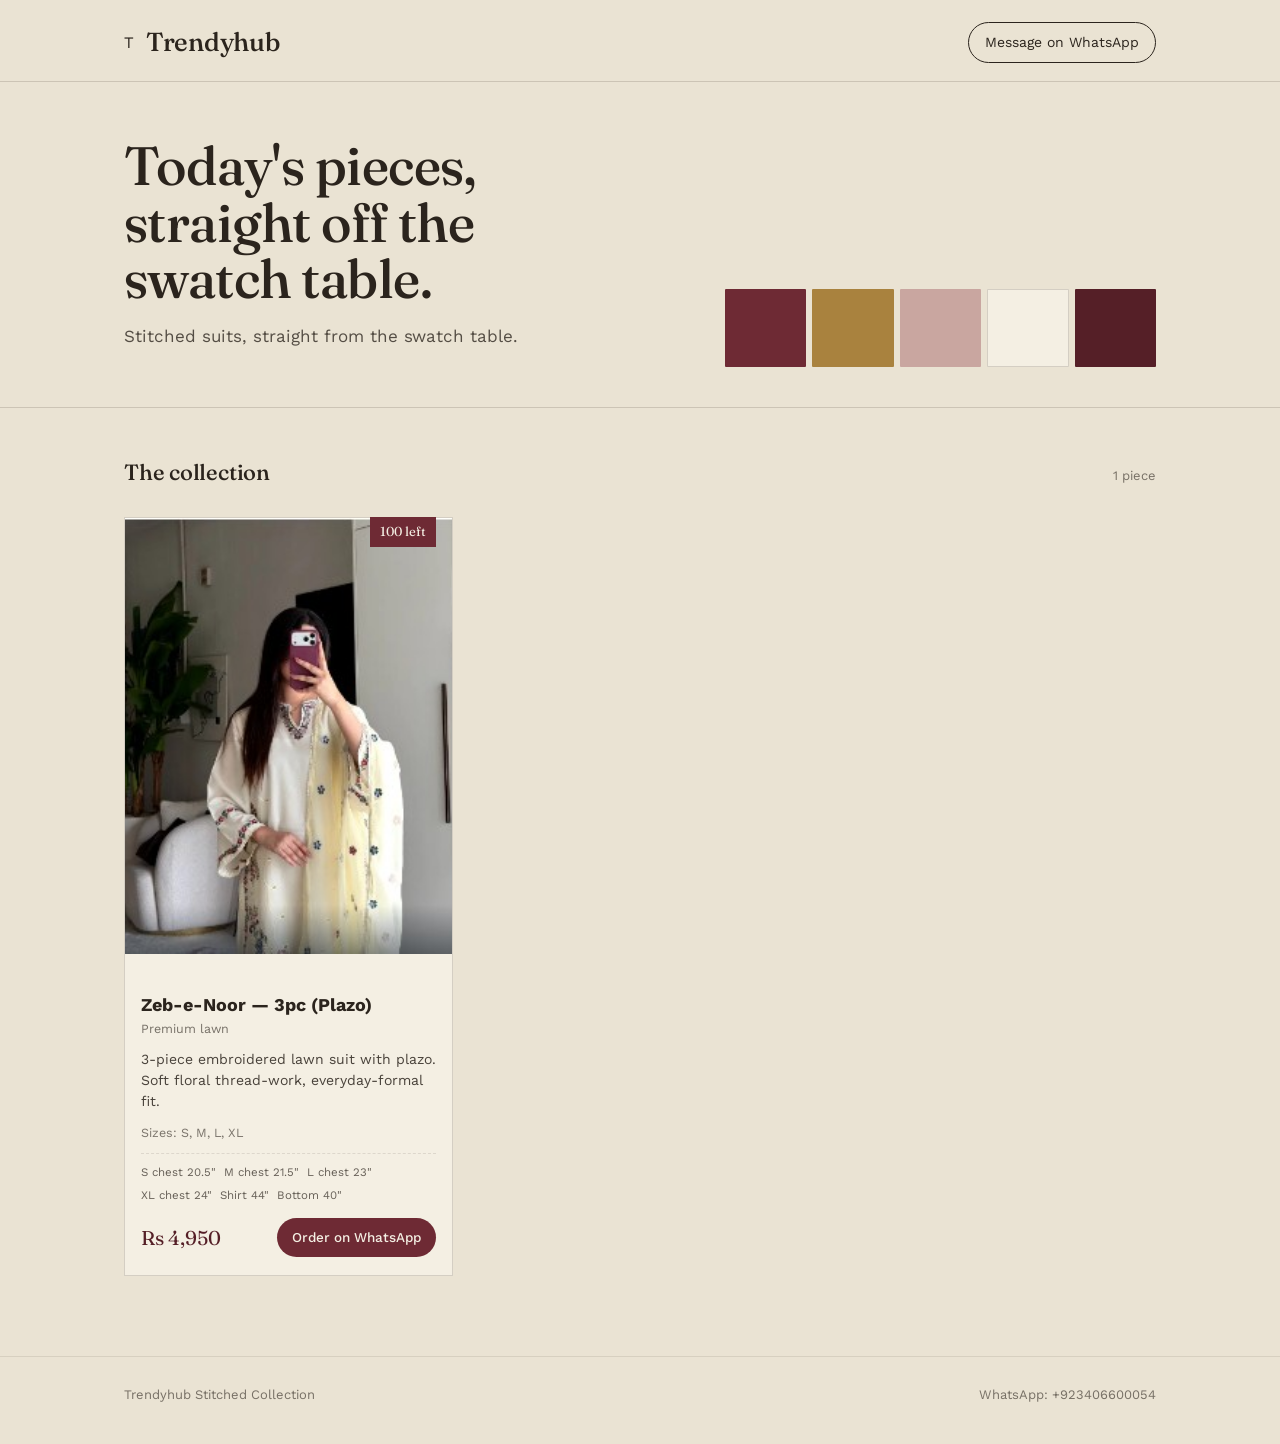
==== index.html @ c017a7e3 "Improve catalog: photo lightbox, image quality, error handling, caching, SEO" ====
<!DOCTYPE html>
<html lang="en">
<head>
<meta charset="UTF-8">
<meta name="viewport" content="width=device-width, initial-scale=1.0">
<meta name="theme-color" content="#6E2A34">
<title>Trendyhub — Stitched Collection</title>
<meta name="description" content="Trendyhub's stitched suit catalog. Browse today's pieces and order straight on WhatsApp.">
<meta property="og:site_name" content="Trendyhub">
<meta property="og:type" content="website">
<meta property="og:title" content="Trendyhub — Stitched Collection">
<meta property="og:description" content="Stitched suits in premium lawn. New pieces added most days — order the ones you like on WhatsApp before the size runs out.">
<meta property="og:image" content="content/images/zeb-e-noor-1.jpg">
<link rel="icon" href="data:image/svg+xml,%3Csvg xmlns='http://www.w3.org/2000/svg' viewBox='0 0 32 32'%3E%3Crect width='32' height='32' rx='16' fill='%236E2A34'/%3E%3Ctext x='16' y='22' font-family='Georgia,serif' font-size='18' fill='%23F4EFE3' text-anchor='middle'%3ET%3C/text%3E%3C/svg%3E">
<link rel="stylesheet" href="css/style.css">
</head>
<body>

<header class="site-header">
  <div class="wrap">
    <div class="brand-row">
      <span class="mark">T</span>
      <div class="brand"><h1>Trendyhub</h1></div>
    </div>
    <a class="header-cta" id="header-whatsapp" href="#" target="_blank" rel="noopener">Message on WhatsApp</a>
  </div>
</header>

<section class="hero">
  <div class="wrap">
    <div>
      <h2>Today's pieces, straight off the swatch table.</h2>
      <p class="lede" id="tagline">Stitched suits in premium lawn. New pieces added most days — order the ones you like on WhatsApp before the size runs out.</p>
    </div>
    <div class="swatch-strip" aria-hidden="true">
      <span></span><span></span><span></span><span></span><span></span>
    </div>
  </div>
</section>

<main class="catalog">
  <div class="wrap">
    <div class="catalog-head">
      <h3>The collection</h3>
      <span class="catalog-count" id="catalog-count"></span>
    </div>
    <div class="grid" id="grid">
      <div class="state-msg">Loading today's pieces…</div>
    </div>
  </div>
</main>

<footer class="site-footer">
  <div class="wrap">
    <span>Trendyhub Stitched Collection</span>
    <span id="footer-contact"></span>
  </div>
</footer>

<script src="js/main.js"></script>
</body>
</html>
---- css/style.css ----
@import url('https://fonts.googleapis.com/css2?family=Fraunces:ital,opsz,wght@0,9..144,400;0,9..144,500;0,9..144,600;1,9..144,500&family=Work+Sans:wght@400;500;600&display=swap');

:root{
  --parchment:#EAE3D3;
  --parchment-deep:#DED4BC;
  --ink:#2B241D;
  --oxblood:#6E2A34;
  --oxblood-deep:#551F27;
  --gold:#A9823E;
  --rose:#C9A6A0;
  --paper:#F4EFE3;
  --line: rgba(43,36,29,0.16);
  --radius: 2px;
  --max: 1080px;
}

*{box-sizing:border-box;}
html{scroll-behavior:smooth;}
body{
  margin:0;
  background:var(--parchment);
  color:var(--ink);
  font-family:'Work Sans', sans-serif;
  font-size:16px;
  line-height:1.5;
  -webkit-font-smoothing:antialiased;
}
h1,h2,h3,.serif{
  font-family:'Fraunces', serif;
  font-weight:500;
  letter-spacing:-0.01em;
  margin:0;
}
a{color:inherit;}
img{max-width:100%;display:block;}
button{font-family:inherit;cursor:pointer;}

.wrap{max-width:var(--max); margin:0 auto; padding:0 24px;}

/* ---- Header ---- */
.site-header{
  padding:22px 0 18px;
  border-bottom:1px solid var(--line);
}
.site-header .wrap{display:flex; align-items:center; justify-content:space-between; gap:16px;}
.brand{display:flex; align-items:baseline; gap:10px;}
.brand h1{font-size:26px;}
.brand .mark{
  width:34px;height:34px;border-radius:50%;
  background:var(--oxblood); color:var(--paper);
  display:flex;align-items:center;justify-content:center;
  font-family:'Fraunces',serif; font-size:16px; flex-shrink:0;
}
.brand-row{display:flex; align-items:center; gap:12px;}
.header-cta{
  font-size:14px;
  text-decoration:none;
  border:1px solid var(--ink);
  padding:9px 16px;
  border-radius:999px;
  white-space:nowrap;
  transition:background .15s ease, color .15s ease;
}
.header-cta:hover{background:var(--ink); color:var(--paper);}

/* ---- Hero ---- */
.hero{
  padding:56px 0 40px;
  border-bottom:1px solid var(--line);
}
.hero .wrap{display:grid; grid-template-columns:1.3fr 1fr; gap:40px; align-items:end;}
.hero h2{
  font-size:clamp(32px, 5vw, 54px);
  line-height:1.05;
  max-width:14ch;
}
.hero p.lede{
  font-size:17px;
  max-width:38ch;
  color:var(--ink);
  opacity:.78;
  margin-top:16px;
}
.swatch-strip{
  display:grid;
  grid-template-columns:repeat(5,1fr);
  gap:6px;
  height:78px;
}
.swatch-strip span{
  display:block;
  border-radius:1px;
}
.swatch-strip span:nth-child(1){background:var(--oxblood);}
.swatch-strip span:nth-child(2){background:var(--gold);}
.swatch-strip span:nth-child(3){background:var(--rose);}
.swatch-strip span:nth-child(4){background:var(--paper); border:1px solid var(--line);}
.swatch-strip span:nth-child(5){background:var(--oxblood-deep);}

/* ---- Catalog ---- */
.catalog{padding:48px 0 80px;}
.catalog-head{
  display:flex; align-items:baseline; justify-content:space-between;
  margin-bottom:28px; gap:16px; flex-wrap:wrap;
}
.catalog-head h3{font-size:22px;}
.catalog-count{font-size:13px; opacity:.6;}

.grid{
  display:grid;
  grid-template-columns:repeat(3, 1fr);
  gap:28px 22px;
}
@media (max-width:860px){ .grid{grid-template-columns:repeat(2,1fr); gap:22px 14px;} }
@media (max-width:520px){ .grid{grid-template-columns:1fr; gap:26px;} }

.piece{
  position:relative;
  background:var(--paper);
  border:1px solid var(--line);
}
.piece .tab{
  position:absolute; top:0; right:16px;
  background:var(--oxblood); color:var(--paper);
  font-family:'Fraunces',serif; font-size:13px;
  padding:5px 10px 6px;
  transform:translateY(-1px);
}
.piece .tab.sold{background:var(--ink);}
.piece .photo{
  aspect-ratio:3/4;
  overflow:hidden;
  background:var(--parchment-deep);
}
.piece .photo img{width:100%;height:100%;object-fit:cover;}
.piece .photo-scroll{
  display:flex; overflow-x:auto; scroll-snap-type:x mandatory;
  width:100%; height:100%;
  -ms-overflow-style:none; scrollbar-width:none;
}
.piece .photo-scroll::-webkit-scrollbar{display:none;}
.piece .photo-scroll img{
  width:100%; height:100%; flex:0 0 100%;
  object-fit:cover; scroll-snap-align:start;
}
.piece .body{padding:16px 16px 18px;}
.piece h4{font-size:18px; line-height:1.25; margin-bottom:4px;}
.piece .fabric{font-size:12.5px; opacity:.62; margin-bottom:10px;}
.piece .desc{font-size:14px; opacity:.85; margin-bottom:12px;}
.piece .meta{
  display:flex; flex-wrap:wrap; gap:6px 8px;
  font-size:11.5px; opacity:.7; margin-bottom:14px;
  border-top:1px dashed var(--line); padding-top:10px;
}
.piece .meta span{white-space:nowrap;}
.piece .foot{
  display:flex; align-items:center; justify-content:space-between;
  gap:10px;
}
.piece .price{font-family:'Fraunces',serif; font-size:20px; color:var(--oxblood-deep);}
.order-btn{
  display:inline-flex; align-items:center; gap:7px;
  background:var(--oxblood); color:var(--paper);
  border:none; padding:9px 15px;
  font-size:13.5px; font-weight:500;
  border-radius:999px;
  text-decoration:none;
  transition:background .15s ease;
}
.order-btn:hover{background:var(--oxblood-deep);}
.order-btn.disabled{
  background:transparent; color:var(--ink); opacity:.45;
  border:1px solid var(--line); pointer-events:none;
}

/* ---- Empty / loading ---- */
.state-msg{
  padding:60px 20px; text-align:center;
  opacity:.6; font-size:15px;
}

/* ---- Footer ---- */
.site-footer{
  border-top:1px solid var(--line);
  padding:28px 0 40px;
  font-size:13px; opacity:.6;
}
.site-footer .wrap{display:flex; justify-content:space-between; flex-wrap:wrap; gap:8px;}

@media (max-width:700px){
  .hero .wrap{grid-template-columns:1fr; gap:24px;}
  .swatch-strip{height:52px;}
}
/* ---- Photo quality & gentle loading (no broken-image flash) ---- */
.piece .photo img,
.piece .photo-scroll img {
  opacity: 0;
  transition: opacity .3s ease;
  background: var(--parchment-deep);
  image-rendering: auto;
}
.piece .photo img.loaded,
.piece .photo-scroll img.loaded { opacity: 1; }

/* ---- Lightbox: full-size photo viewer ---- */
body.lightbox-open { overflow: hidden; }
.lightbox {
  position: fixed; inset: 0; z-index: 1000;
  background: rgba(10, 8, 6, .92);
  display: flex; align-items: center; justify-content: center;
  opacity: 0; visibility: hidden;
  transition: opacity .18s ease, visibility .18s;
}
.lightbox.open { opacity: 1; visibility: visible; }
.lightbox-stage {
  max-width: 94vw; max-height: 88vh;
  display: flex; align-items: center; justify-content: center;
}
.lightbox-stage img {
  max-width: 94vw; max-height: 88vh; object-fit: contain;
  border-radius: 2px; background: #fff;
  box-shadow: 0 24px 48px rgba(0, 0, 0, .55);
}
.lightbox-close {
  position: absolute; top: 16px; right: 20px; z-index: 2;
  width: 44px; height: 44px; border-radius: 50%; border: none; cursor: pointer;
  background: rgba(255, 255, 255, .1); color: #fff; font-size: 24px; line-height: 1;
}
.lightbox-prev, .lightbox-next {
  position: absolute; top: 50%; transform: translateY(-50%); z-index: 2;
  border: none; cursor: pointer; width: 52px; height: 64px; font-size: 30px;
  background: rgba(255, 255, 255, .1); color: #fff; border-radius: 4px;
}
.lightbox-prev { left: 16px; }
.lightbox-next { right: 16px; }
@media (max-width: 640px) {
  .lightbox-prev { left: 8px; bottom: 16px; top: auto; }
  .lightbox-next { right: 8px; bottom: 16px; top: auto; }
}

/* ---- Focus / accessibility ---- */
a:focus-visible,
.order-btn:focus-visible,
.lightbox button:focus-visible {
  outline: 2px solid var(--gold);
  outline-offset: 2px;
}

/* ---- Reduced motion ---- */
@media (prefers-reduced-motion: reduce) {
  .piece .photo img,
  .piece .photo-scroll img,
  .lightbox { transition: none; }
}
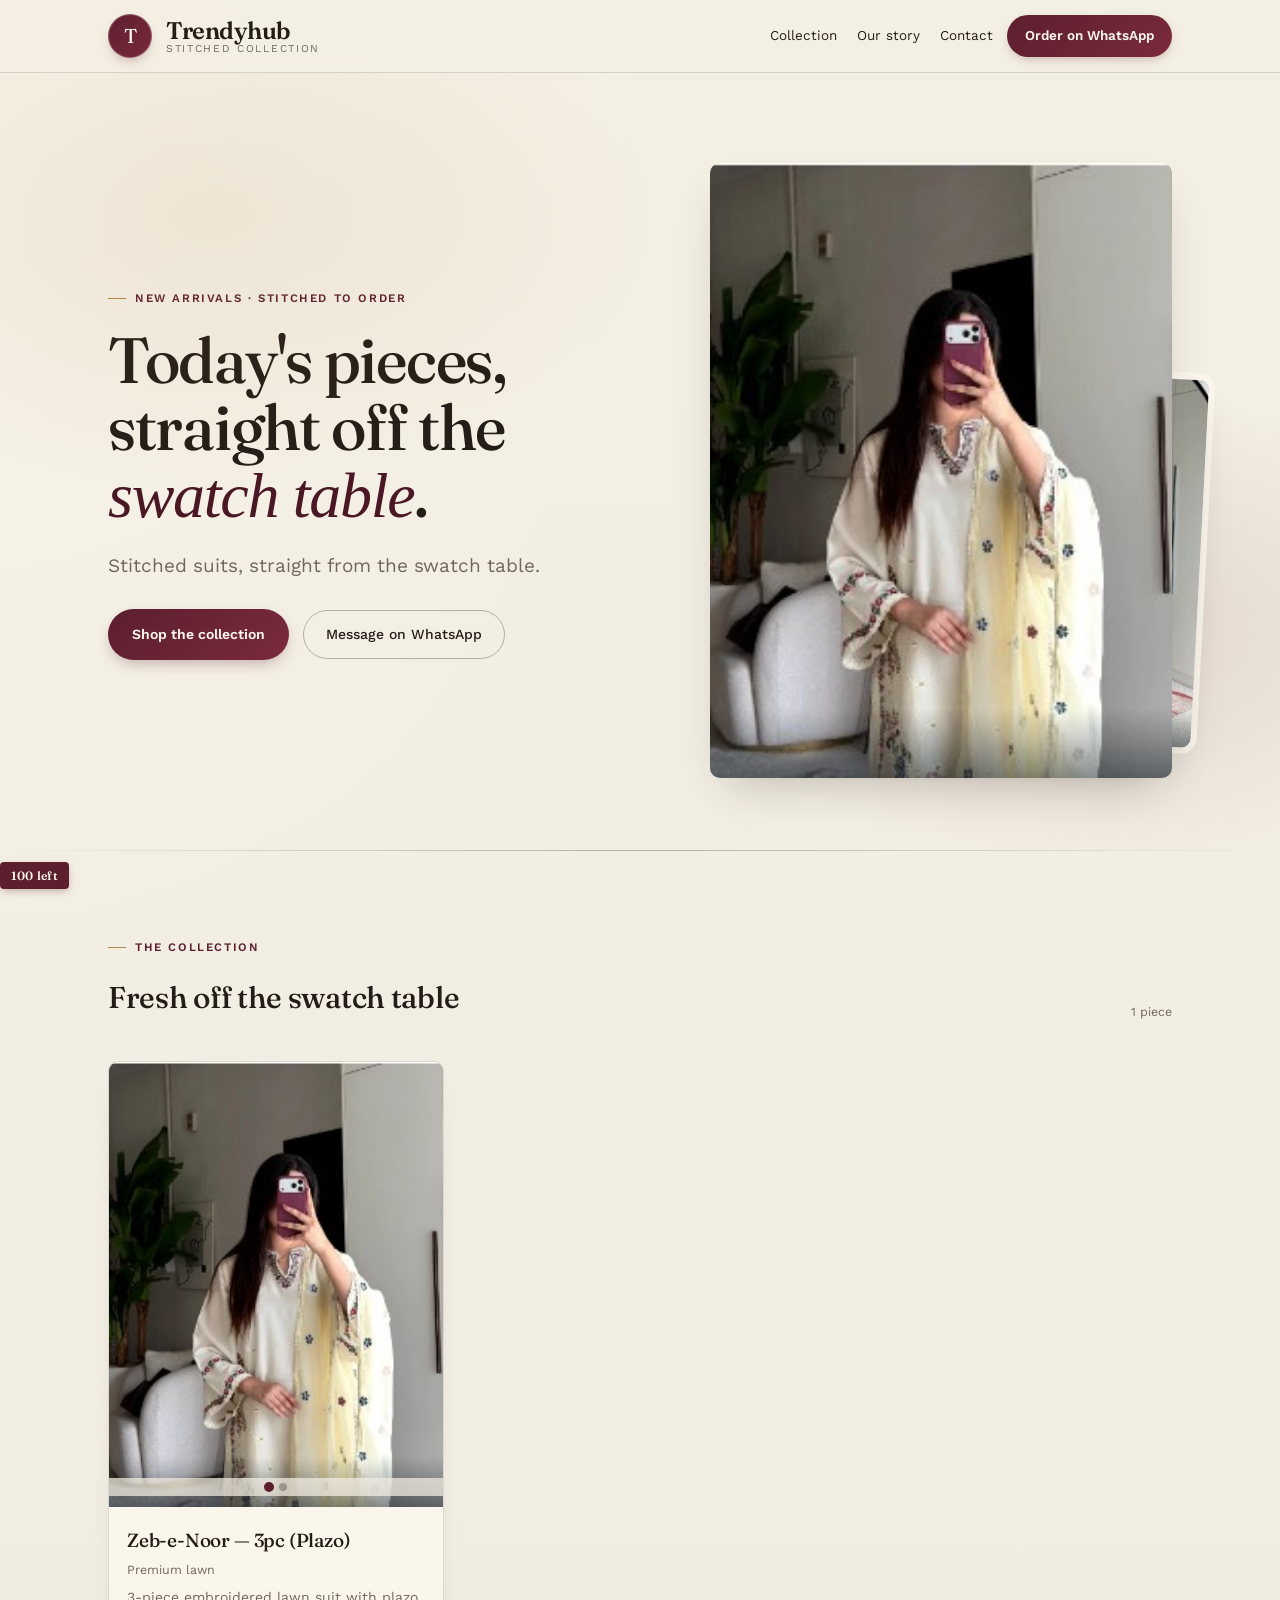
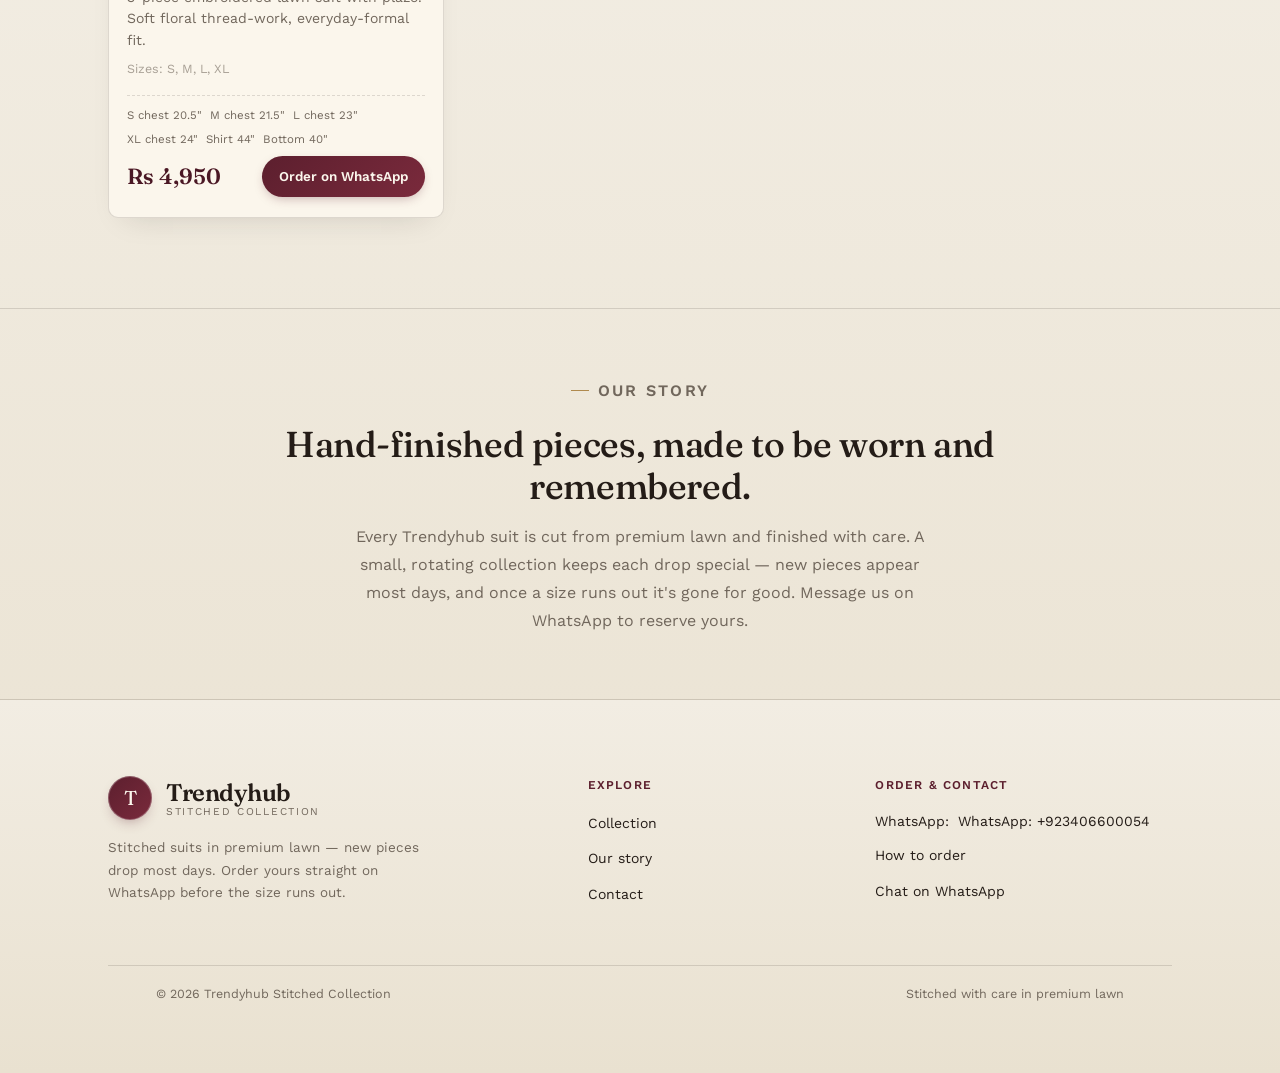
==== commit 926fa907: "Redesign for a premium brand look: editorial hero, refined palette, product gallery dots, real foote" ====
--- a/index.html
+++ b/index.html
@@ -18,42 +18,92 @@
 
 <header class="site-header">
   <div class="wrap">
-    <div class="brand-row">
+    <a class="brand-row" href="#top" aria-label="Trendyhub home">
       <span class="mark">T</span>
-      <div class="brand"><h1>Trendyhub</h1></div>
-    </div>
-    <a class="header-cta" id="header-whatsapp" href="#" target="_blank" rel="noopener">Message on WhatsApp</a>
+      <span class="brand"><span class="brand-name">Trendyhub</span><span class="brand-sub">Stitched Collection</span></span>
+    </a>
+    <nav class="header-nav" aria-label="Primary">
+      <a class="nav-link" href="#collection">Collection</a>
+      <a class="nav-link" href="#about">Our story</a>
+      <a class="nav-link" href="#contact">Contact</a>
+      <a class="header-cta" id="header-whatsapp" href="#" target="_blank" rel="noopener">Order on WhatsApp</a>
+    </nav>
   </div>
 </header>
 
-<section class="hero">
-  <div class="wrap">
-    <div>
-      <h2>Today's pieces, straight off the swatch table.</h2>
-      <p class="lede" id="tagline">Stitched suits in premium lawn. New pieces added most days — order the ones you like on WhatsApp before the size runs out.</p>
+<main id="top">
+  <section class="hero">
+    <div class="wrap">
+      <div class="hero-text">
+        <p class="eyebrow">New arrivals · Stitched to order</p>
+        <h2>Today's pieces, straight off the <em>swatch table</em>.</h2>
+        <p class="lede" id="tagline">Stitched suits in premium lawn. New pieces added most days — order the ones you like on WhatsApp before the size runs out.</p>
+        <div class="hero-actions">
+          <a class="cta-primary" href="#collection">Shop the collection</a>
+          <a class="cta-ghost" id="hero-whatsapp" href="#" target="_blank" rel="noopener">Message on WhatsApp</a>
+        </div>
+      </div>
+      <div class="hero-collage" id="hero-photos" aria-label="Selected pieces"></div>
     </div>
-    <div class="swatch-strip" aria-hidden="true">
-      <span></span><span></span><span></span><span></span><span></span>
+  </section>
+
+  <section class="catalog" id="collection">
+    <div class="wrap">
+      <div class="catalog-head">
+        <div>
+          <p class="eyebrow">The collection</p>
+          <h3>Fresh off the swatch table</h3>
+        </div>
+        <span class="catalog-count" id="catalog-count"></span>
+      </div>
+      <div class="grid" id="grid">
+        <div class="state-msg">Loading today's pieces…</div>
+      </div>
     </div>
-  </div>
-</section>
+  </section>
 
-<main class="catalog">
-  <div class="wrap">
-    <div class="catalog-head">
-      <h3>The collection</h3>
-      <span class="catalog-count" id="catalog-count"></span>
+  <section class="about" id="about">
+    <div class="wrap">
+      <p class="eyebrow">Our story</p>
+      <h3>Hand-finished pieces, made to be worn and remembered.</h3>
+      <p>Every Trendyhub suit is cut from premium lawn and finished with care. A small, rotating collection keeps each drop special — new pieces appear most days, and once a size runs out it's gone for good. Message us on WhatsApp to reserve yours.</p>
     </div>
-    <div class="grid" id="grid">
-      <div class="state-msg">Loading today's pieces…</div>
-    </div>
-  </div>
+  </section>
 </main>
 
-<footer class="site-footer">
+<footer class="site-footer" id="contact">
   <div class="wrap">
-    <span>Trendyhub Stitched Collection</span>
-    <span id="footer-contact"></span>
+    <div class="footer-cols">
+      <div class="footer-brand">
+        <a class="brand-row" href="#top">
+          <span class="mark">T</span>
+          <span class="brand"><span class="brand-name">Trendyhub</span><span class="brand-sub">Stitched Collection</span></span>
+        </a>
+        <p class="note">Stitched suits in premium lawn — new pieces drop most days. Order yours straight on WhatsApp before the size runs out.</p>
+      </div>
+      <div class="footer-col">
+        <h4>Explore</h4>
+        <ul>
+          <li><a href="#collection">Collection</a></li>
+          <li><a href="#about">Our story</a></li>
+          <li><a href="#contact">Contact</a></li>
+        </ul>
+      </div>
+      <div class="footer-col">
+        <h4>Order &amp; contact</h4>
+        <ul>
+          <li class="contact-line">WhatsApp: <span id="footer-contact"></span></li>
+          <li><a href="#collection">How to order</a></li>
+          <li><a id="footer-cta" href="#" target="_blank" rel="noopener">Chat on WhatsApp</a></li>
+        </ul>
+      </div>
+    </div>
+    <div class="bottom">
+      <div class="wrap">
+        <span>© <span id="foot-year"></span> Trendyhub Stitched Collection</span>
+        <span>Stitched with care in premium lawn</span>
+      </div>
+    </div>
   </div>
 </footer>
 
--- a/css/style.css
+++ b/css/style.css
@@ -1,254 +1,241 @@
 @import url('https://fonts.googleapis.com/css2?family=Fraunces:ital,opsz,wght@0,9..144,400;0,9..144,500;0,9..144,600;1,9..144,500&family=Work+Sans:wght@400;500;600&display=swap');
 
 :root{
-  --parchment:#EAE3D3;
-  --parchment-deep:#DED4BC;
-  --ink:#2B241D;
-  --oxblood:#6E2A34;
-  --oxblood-deep:#551F27;
-  --gold:#A9823E;
-  --rose:#C9A6A0;
-  --paper:#F4EFE3;
-  --line: rgba(43,36,29,0.16);
-  --radius: 2px;
-  --max: 1080px;
+  --bg:#F2EDE3;
+  --bg-deep:#E9E1D0;
+  --paper:#FBF6EC;
+  --ink:#241C17;
+  --muted:#71675C;
+  --brand:#5C1F2E;
+  --brand-deep:#4A1724;
+  --brand-2:#7A2A3C;
+  --gold:#B08A4E;
+  --gold-soft:#D8C49A;
+  --line: rgba(36,28,23,.14);
+  --line-strong: rgba(36,28,23,.3);
+  --shadow: 0 22px 44px -18px rgba(36,28,23,.25);
+  --radius: 10px;
+  --max: 1160px;
 }
 
 *{box-sizing:border-box;}
-html{scroll-behavior:smooth;}
+html{scroll-behavior:smooth; scroll-padding-top:96px;}
+::selection{background:var(--gold-soft); color:var(--ink);}
 body{
   margin:0;
-  background:var(--parchment);
   color:var(--ink);
   font-family:'Work Sans', sans-serif;
   font-size:16px;
-  line-height:1.5;
+  line-height:1.6;
+  background:
+    radial-gradient(120% 88% at 0% 0%, rgba(255,249,240,.35), transparent 45%),
+    linear-gradient(180deg, #F4EFE3 0%, var(--bg) 55%, var(--bg-deep) 100%);
   -webkit-font-smoothing:antialiased;
 }
-h1,h2,h3,.serif{
+h1,h2,h3,h4,.serif{
   font-family:'Fraunces', serif;
   font-weight:500;
   letter-spacing:-0.01em;
   margin:0;
 }
-a{color:inherit;}
-img{max-width:100%;display:block;}
-button{font-family:inherit;cursor:pointer;}
-
-.wrap{max-width:var(--max); margin:0 auto; padding:0 24px;}
-
-/* ---- Header ---- */
+a{color:inherit; text-decoration:none;}
+img{max-width:100%; display:block;}
+button{font-family:inherit; cursor:pointer;}
+
+.wrap{max-width:var(--max); margin:0 auto; padding:0 clamp(16px,4vw,48px);}
+
+.eyebrow{
+  font-family:'Work Sans',sans-serif; font-size:11.5px; font-weight:600;
+  letter-spacing:.14em; text-transform:uppercase; color:var(--brand);
+  display:inline-flex; align-items:center; gap:9px;
+}
+.eyebrow::before{content:""; width:18px; height:1px; background:var(--gold);}
+
+/* ============ Header ============ */
 .site-header{
-  padding:22px 0 18px;
+  position:sticky; top:0; z-index:50;
+  background:rgba(244,239,227,.9);
+  backdrop-filter:blur(10px);
+  -webkit-backdrop-filter:blur(10px);
   border-bottom:1px solid var(--line);
-}
-.site-header .wrap{display:flex; align-items:center; justify-content:space-between; gap:16px;}
-.brand{display:flex; align-items:baseline; gap:10px;}
-.brand h1{font-size:26px;}
-.brand .mark{
-  width:34px;height:34px;border-radius:50%;
-  background:var(--oxblood); color:var(--paper);
-  display:flex;align-items:center;justify-content:center;
-  font-family:'Fraunces',serif; font-size:16px; flex-shrink:0;
-}
-.brand-row{display:flex; align-items:center; gap:12px;}
+  padding:14px 0;
+}
+.site-header .wrap{display:flex; align-items:center; justify-content:space-between; gap:22px;}
+.brand-row{display:flex; align-items:center; gap:14px; text-decoration:none;}
+.brand-row .mark{
+  width:44px; height:44px; border-radius:50%;
+  background:linear-gradient(135deg, var(--brand) 0%, var(--brand-2) 100%);
+  color:var(--paper); display:flex; align-items:center; justify-content:center;
+  font-family:'Fraunces',serif; font-size:20px; flex-shrink:0;
+  box-shadow:0 0 0 1px rgba(255,255,255,.25) inset, 0 6px 14px -6px rgba(92,31,46,.45);
+}
+.brand{display:flex; flex-direction:column; line-height:1.06; text-align:left;}
+.brand .brand-name{font-family:'Fraunces',serif; font-size:24px; letter-spacing:-.02em; font-weight:600; color:var(--ink);}
+.brand .brand-sub{font-size:10.5px; letter-spacing:.16em; text-transform:uppercase; color:var(--muted);}
+.header-nav{display:flex; align-items:center; gap:8px;}
+.nav-link{font-size:13.5px; color:var(--ink); padding:9px 6px; position:relative;}
+.nav-link:hover{color:var(--brand);}
 .header-cta{
-  font-size:14px;
-  text-decoration:none;
-  border:1px solid var(--ink);
-  padding:9px 16px;
-  border-radius:999px;
-  white-space:nowrap;
-  transition:background .15s ease, color .15s ease;
-}
-.header-cta:hover{background:var(--ink); color:var(--paper);}
-
-/* ---- Hero ---- */
-.hero{
-  padding:56px 0 40px;
-  border-bottom:1px solid var(--line);
-}
-.hero .wrap{display:grid; grid-template-columns:1.3fr 1fr; gap:40px; align-items:end;}
+  font-size:13.5px; font-weight:600; white-space:nowrap;
+  color:var(--paper); background:linear-gradient(135deg,var(--brand),var(--brand-2));
+  padding:10px 18px; border-radius:999px; text-decoration:none;
+  box-shadow:0 4px 12px -4px rgba(92,31,46,.4);
+  transition:transform .15s ease, box-shadow .15s ease;
+}
+.header-cta:hover{transform:translateY(-1px); box-shadow:0 8px 18px -5px rgba(92,31,46,.45);}
+@media (max-width:760px){
+  .nav-link{display:none;}
+  .header-cta{font-size:12.5px; padding:9px 15px;}
+  .brand .brand-name{font-size:21px;}
+}
+/* ============ Hero ============ */
+.hero{padding:clamp(44px,7vw,96px) 0 clamp(40px,6vw,72px); position:relative; overflow:hidden;}
+.hero::before{
+  content:""; position:absolute; inset:0; pointer-events:none;
+  background:
+    radial-gradient(58% 58% at 16% 18%, rgba(176,138,78,.12), transparent 62%),
+    radial-gradient(50% 50% at 86% 72%, rgba(92,31,46,.12), transparent 62%);
+}
+.hero .wrap{display:grid; grid-template-columns:1.05fr .9fr; gap:clamp(26px,5vw,66px); align-items:center;}
+.hero-text .eyebrow{margin:0 0 20px;}
 .hero h2{
-  font-size:clamp(32px, 5vw, 54px);
-  line-height:1.05;
-  max-width:14ch;
-}
-.hero p.lede{
-  font-size:17px;
-  max-width:38ch;
-  color:var(--ink);
-  opacity:.78;
-  margin-top:16px;
-}
-.swatch-strip{
-  display:grid;
-  grid-template-columns:repeat(5,1fr);
-  gap:6px;
-  height:78px;
-}
-.swatch-strip span{
-  display:block;
-  border-radius:1px;
-}
-.swatch-strip span:nth-child(1){background:var(--oxblood);}
-.swatch-strip span:nth-child(2){background:var(--gold);}
-.swatch-strip span:nth-child(3){background:var(--rose);}
-.swatch-strip span:nth-child(4){background:var(--paper); border:1px solid var(--line);}
-.swatch-strip span:nth-child(5){background:var(--oxblood-deep);}
-
-/* ---- Catalog ---- */
-.catalog{padding:48px 0 80px;}
-.catalog-head{
-  display:flex; align-items:baseline; justify-content:space-between;
-  margin-bottom:28px; gap:16px; flex-wrap:wrap;
-}
-.catalog-head h3{font-size:22px;}
-.catalog-count{font-size:13px; opacity:.6;}
-
-.grid{
-  display:grid;
-  grid-template-columns:repeat(3, 1fr);
-  gap:28px 22px;
-}
-@media (max-width:860px){ .grid{grid-template-columns:repeat(2,1fr); gap:22px 14px;} }
-@media (max-width:520px){ .grid{grid-template-columns:1fr; gap:26px;} }
+  font-size:clamp(34px,5.6vw,64px); line-height:1.04; font-weight:500; letter-spacing:-.02em; max-width:13ch;
+}
+.hero h2 em{font-style:italic; color:var(--brand-deep);}
+.hero p.lede{font-size:clamp(16px,1.7vw,19px); max-width:44ch; color:var(--muted); margin-top:22px;}
+.hero-actions{display:flex; align-items:center; gap:14px; flex-wrap:wrap; margin-top:28px;}
+.cta-primary{
+  display:inline-flex; align-items:center; gap:9px;
+  background:linear-gradient(135deg,var(--brand),var(--brand-2)); color:var(--paper);
+  padding:14px 24px; border-radius:999px; font-size:14px; font-weight:600; text-decoration:none;
+  box-shadow:0 6px 16px -5px rgba(92,31,46,.4); transition:transform .15s, box-shadow .15s;
+}
+.cta-primary:hover{transform:translateY(-2px); box-shadow:0 11px 24px -6px rgba(92,31,46,.45);}
+.cta-ghost{
+  display:inline-flex; align-items:center; gap:9px;
+  color:var(--ink); border:1.5px solid var(--line-strong);
+  padding:12px 22px; border-radius:999px; font-size:14px; font-weight:500; text-decoration:none;
+  transition:background .15s, color .15s;
+}
+.cta-ghost:hover{background:var(--ink); color:var(--paper);}
+
+.hero-collage{position:relative; min-height:400px; aspect-ratio:3/4;}
+.hero-collage .hero-shot{display:block; border-radius:var(--radius); margin:0;}
+.hero-collage .hero-shot img{width:100%; height:100%; aspect-ratio:3/4; object-fit:cover; border-radius:var(--radius); box-shadow:var(--shadow); background:var(--bg-deep);}
+.hero-collage .hero-shot:nth-child(1){position:relative; z-index:3;}
+.hero-collage .hero-shot:nth-child(2){position:absolute; right:-6%; top:34%; width:60%; z-index:2; box-shadow:0 0 0 6px var(--paper); transform:rotate(3deg);}
+.hero-collage .hero-shot:nth-child(3){position:absolute; left:-5%; top:46%; width:44%; z-index:1; opacity:.9; transform:rotate(-3.5deg);}
+@media (max-width:900px){
+  .hero .wrap{grid-template-columns:1fr; gap:28px;}
+  .hero-collage{display:none;}
+}
+/* ============ Catalog ============ */
+.catalog{ padding:clamp(44px,6vw,84px) 0 clamp(52px,7vw,104px); position:relative;}
+.catalog::before{content:""; position:absolute; left:0; right:0; top:0; height:1px; background:linear-gradient(90deg, transparent, var(--line-strong), transparent);}
+.catalog-head{display:flex; align-items:flex-end; justify-content:space-between; margin-bottom:clamp(22px,3vw,42px); gap:20px; flex-wrap:wrap;}
+.catalog-head h3{font-size:clamp(22px,3vw,30px); margin:6px 0 0;}
+.catalog-count{font-size:12.5px; color:var(--muted);}
+
+.grid{display:grid; grid-template-columns:repeat(3,1fr); gap:clamp(20px,3vw,34px) clamp(18px,2.4vw,28px);}
+@media (max-width:880px){.grid{grid-template-columns:repeat(2,1fr);}}
+@media (max-width:560px){.grid{grid-template-columns:1fr;}}
 
 .piece{
-  position:relative;
-  background:var(--paper);
-  border:1px solid var(--line);
-}
+  background:var(--paper); border:1px solid var(--line); border-radius:var(--radius); overflow:hidden;
+  display:flex; flex-direction:column;
+  box-shadow:0 14px 30px -18px rgba(36,28,23,.18);
+  transition:transform .2s ease, box-shadow .2s ease;
+}
+.piece:hover{transform:translateY(-4px); box-shadow:0 28px 48px -22px rgba(36,28,23,.3);}
+.piece .photo{aspect-ratio:3/4; overflow:hidden; background:var(--bg-deep); position:relative;}
+.piece .photo-scroll{display:flex; overflow-x:auto; scroll-snap-type:x mandatory; width:100%; height:100%; -ms-overflow-style:none; scrollbar-width:none;}
+.piece .photo-scroll::-webkit-scrollbar{display:none;}
+.piece .photo-scroll img{width:100%; height:100%; flex:0 0 100%; object-fit:cover; scroll-snap-align:start;}
 .piece .tab{
-  position:absolute; top:0; right:16px;
-  background:var(--oxblood); color:var(--paper);
-  font-family:'Fraunces',serif; font-size:13px;
-  padding:5px 10px 6px;
-  transform:translateY(-1px);
+  position:absolute; top:12px; left:0; z-index:2;
+  background:var(--brand); color:var(--paper); font-family:'Fraunces',serif;
+  font-size:12px; font-weight:600; letter-spacing:.02em;
+  padding:4px 11px; border-radius:4px; box-shadow:0 3px 8px -2px rgba(92,31,46,.4);
 }
 .piece .tab.sold{background:var(--ink);}
-.piece .photo{
-  aspect-ratio:3/4;
-  overflow:hidden;
-  background:var(--parchment-deep);
-}
-.piece .photo img{width:100%;height:100%;object-fit:cover;}
-.piece .photo-scroll{
-  display:flex; overflow-x:auto; scroll-snap-type:x mandatory;
-  width:100%; height:100%;
-  -ms-overflow-style:none; scrollbar-width:none;
-}
-.piece .photo-scroll::-webkit-scrollbar{display:none;}
-.piece .photo-scroll img{
-  width:100%; height:100%; flex:0 0 100%;
-  object-fit:cover; scroll-snap-align:start;
-}
-.piece .body{padding:16px 16px 18px;}
-.piece h4{font-size:18px; line-height:1.25; margin-bottom:4px;}
-.piece .fabric{font-size:12.5px; opacity:.62; margin-bottom:10px;}
-.piece .desc{font-size:14px; opacity:.85; margin-bottom:12px;}
-.piece .meta{
-  display:flex; flex-wrap:wrap; gap:6px 8px;
-  font-size:11.5px; opacity:.7; margin-bottom:14px;
-  border-top:1px dashed var(--line); padding-top:10px;
-}
+.gallery-dots{position:absolute; left:0; right:0; bottom:11px; z-index:2; display:flex; gap:6px; justify-content:center; padding:5px 0; background:rgba(244,239,227,.72);}
+.gallery-dots span{width:8px; height:8px; border-radius:50%; background:rgba(36,28,23,.3); cursor:pointer; transition:transform .15s, background .15s;}
+.gallery-dots span.on{background:var(--brand); transform:scale(1.25);}
+.piece .body{padding:clamp(14px,2.2vw,22px) 18px 20px; display:flex; flex-direction:column; gap:7px;}
+.piece h4{font-family:'Fraunces',serif; font-size:19px; line-height:1.25; font-weight:500;}
+.piece .fabric{font-size:12.5px; color:var(--muted);}
+.piece .desc{font-size:14px; color:var(--muted); line-height:1.55;}
+.piece .meta{display:flex; flex-wrap:wrap; gap:6px 8px; font-size:11.5px; color:var(--muted); border-top:1px dashed var(--line); padding-top:10px;}
 .piece .meta span{white-space:nowrap;}
-.piece .foot{
-  display:flex; align-items:center; justify-content:space-between;
-  gap:10px;
-}
-.piece .price{font-family:'Fraunces',serif; font-size:20px; color:var(--oxblood-deep);}
+.piece .foot{display:flex; align-items:center; justify-content:space-between; gap:10px; margin-top:auto;}
+.piece .price{font-family:'Fraunces',serif; font-size:22px; color:var(--brand-deep); font-weight:600;}
 .order-btn{
-  display:inline-flex; align-items:center; gap:7px;
-  background:var(--oxblood); color:var(--paper);
-  border:none; padding:9px 15px;
-  font-size:13.5px; font-weight:500;
-  border-radius:999px;
-  text-decoration:none;
-  transition:background .15s ease;
-}
-.order-btn:hover{background:var(--oxblood-deep);}
-.order-btn.disabled{
-  background:transparent; color:var(--ink); opacity:.45;
-  border:1px solid var(--line); pointer-events:none;
-}
-
-/* ---- Empty / loading ---- */
-.state-msg{
-  padding:60px 20px; text-align:center;
-  opacity:.6; font-size:15px;
-}
-
-/* ---- Footer ---- */
+  display:inline-flex; align-items:center; gap:8px;
+  background:linear-gradient(135deg,var(--brand),var(--brand-2)); color:var(--paper);
+  border:none; padding:10px 17px; font-size:13.5px; font-weight:600; border-radius:999px; text-decoration:none;
+  box-shadow:0 4px 12px -4px rgba(92,31,46,.4); transition:transform .15s, box-shadow .15s;
+}
+.order-btn:hover{transform:translateY(-1px); box-shadow:0 9px 18px -5px rgba(92,31,46,.45);}
+.order-btn.disabled{background:transparent; color:var(--muted); opacity:.75; border:1px solid var(--line); pointer-events:none;}
+
+.state-msg{padding:56px 20px; text-align:center; color:var(--muted); font-size:15px;}
+
+/* ============ About ============ */
+.about{padding:clamp(40px,5vw,72px) 0; border-top:1px solid var(--line);}
+.about .wrap{max-width:840px; text-align:center;}
+.about .eyebrow{margin:0 0 18px;}
+.about h3{font-size:clamp(24px,3.4vw,36px); line-height:1.18; margin:0 auto;}
+.about p{color:var(--muted); font-size:16px; line-height:1.75; margin:16px auto 0; max-width:60ch;}
+/* ============ Footer ============ */
 .site-footer{
-  border-top:1px solid var(--line);
-  padding:28px 0 40px;
-  font-size:13px; opacity:.6;
-}
-.site-footer .wrap{display:flex; justify-content:space-between; flex-wrap:wrap; gap:8px;}
-
-@media (max-width:700px){
-  .hero .wrap{grid-template-columns:1fr; gap:24px;}
-  .swatch-strip{height:52px;}
-}
-/* ---- Photo quality & gentle loading (no broken-image flash) ---- */
-.piece .photo img,
-.piece .photo-scroll img {
-  opacity: 0;
-  transition: opacity .3s ease;
-  background: var(--parchment-deep);
-  image-rendering: auto;
-}
-.piece .photo img.loaded,
-.piece .photo-scroll img.loaded { opacity: 1; }
-
-/* ---- Lightbox: full-size photo viewer ---- */
-body.lightbox-open { overflow: hidden; }
-.lightbox {
-  position: fixed; inset: 0; z-index: 1000;
-  background: rgba(10, 8, 6, .92);
-  display: flex; align-items: center; justify-content: center;
-  opacity: 0; visibility: hidden;
-  transition: opacity .18s ease, visibility .18s;
-}
-.lightbox.open { opacity: 1; visibility: visible; }
-.lightbox-stage {
-  max-width: 94vw; max-height: 88vh;
-  display: flex; align-items: center; justify-content: center;
-}
-.lightbox-stage img {
-  max-width: 94vw; max-height: 88vh; object-fit: contain;
-  border-radius: 2px; background: #fff;
-  box-shadow: 0 24px 48px rgba(0, 0, 0, .55);
-}
-.lightbox-close {
-  position: absolute; top: 16px; right: 20px; z-index: 2;
-  width: 44px; height: 44px; border-radius: 50%; border: none; cursor: pointer;
-  background: rgba(255, 255, 255, .1); color: #fff; font-size: 24px; line-height: 1;
-}
-.lightbox-prev, .lightbox-next {
-  position: absolute; top: 50%; transform: translateY(-50%); z-index: 2;
-  border: none; cursor: pointer; width: 52px; height: 64px; font-size: 30px;
-  background: rgba(255, 255, 255, .1); color: #fff; border-radius: 4px;
-}
-.lightbox-prev { left: 16px; }
-.lightbox-next { right: 16px; }
-@media (max-width: 640px) {
-  .lightbox-prev { left: 8px; bottom: 16px; top: auto; }
-  .lightbox-next { right: 8px; bottom: 16px; top: auto; }
-}
-
-/* ---- Focus / accessibility ---- */
+  border-top:1px solid var(--line); padding:clamp(44px,6vw,76px) 0 clamp(32px,4vw,56px);
+  background:linear-gradient(180deg, var(--bg) 0%, var(--bg-deep) 100%);
+}
+.site-footer .footer-cols{display:grid; grid-template-columns:1.25fr .7fr .85fr; gap:clamp(22px,3.4vw,44px); align-items:start;}
+.footer-brand .brand-row{margin:0 0 16px;}
+.footer-brand p.note{font-size:13.5px; color:var(--muted); line-height:1.65; max-width:40ch;}
+.footer-col h4{font-family:'Work Sans',sans-serif; font-size:12px; font-weight:600; letter-spacing:.1em; text-transform:uppercase; color:var(--brand); margin:0 0 14px;}
+.footer-col ul{list-style:none; margin:0; padding:0; display:flex; flex-direction:column; gap:10px;}
+.footer-col a{font-size:14px; color:var(--ink);}
+.footer-col a:hover{color:var(--brand);}
+.contact-line{display:flex; align-items:center; gap:9px; font-size:14px; color:var(--ink);}
+.site-footer .bottom{margin-top:clamp(26px,4vw,48px); padding:18px 0; border-top:1px solid var(--line); color:var(--muted); font-size:12.5px;}
+.site-footer .bottom .wrap{display:flex; flex-wrap:wrap; gap:10px; justify-content:space-between;}
+@media (max-width:760px){.site-footer .footer-cols{grid-template-columns:1fr; gap:28px;}}
+
+/* ============ Photo loading (no broken-image flash) ============ */
+.piece .photo img{opacity:0; transition:opacity .35s ease; background:var(--bg-deep); image-rendering:auto;}
+.piece .photo img.loaded{opacity:1;}
+.hero-collage .hero-shot img{background:var(--bg-deep); image-rendering:auto;}
+
+/* ============ Lightbox ============ */
+body.lightbox-open{overflow:hidden;}
+.lightbox{position:fixed; inset:0; z-index:1000; background:rgba(30,22,16,.93); display:flex; align-items:center; justify-content:center; opacity:0; visibility:hidden; transition:opacity .2s ease, visibility .2s;}
+.lightbox.open{opacity:1; visibility:visible;}
+.lightbox-stage{max-width:94vw; max-height:86vh; display:flex; align-items:center; justify-content:center;}
+.lightbox-stage img{max-width:94vw; max-height:86vh; object-fit:contain; border-radius:6px; background:#fff; box-shadow:0 30px 60px -20px rgba(0,0,0,.6);}
+.lightbox-close{position:absolute; top:18px; right:24px; z-index:2; width:46px; height:46px; border-radius:50%; border:none; cursor:pointer; background:rgba(255,255,255,.1); color:#fff; font-size:26px; line-height:1;}
+.lightbox-prev,.lightbox-next{position:absolute; top:50%; transform:translateY(-50%); z-index:2; border:none; cursor:pointer; width:54px; height:66px; font-size:32px; background:rgba(255,255,255,.1); color:#fff; border-radius:6px;}
+.lightbox-prev{left:18px;}
+.lightbox-next{right:18px;}
+@media (max-width:640px){
+  .lightbox-prev{left:8px; bottom:18px; top:auto;}
+  .lightbox-next{right:8px; bottom:18px; top:auto;}
+}
+
+/* ============ Focus / accessibility ============ */
 a:focus-visible,
 .order-btn:focus-visible,
-.lightbox button:focus-visible {
-  outline: 2px solid var(--gold);
-  outline-offset: 2px;
-}
-
-/* ---- Reduced motion ---- */
-@media (prefers-reduced-motion: reduce) {
-  .piece .photo img,
-  .piece .photo-scroll img,
-  .lightbox { transition: none; }
-}
+.cta-primary:focus-visible,
+.cta-ghost:focus-visible,
+.lightbox button:focus-visible{outline:2px solid var(--gold); outline-offset:2px;}
+
+/* ============ Reduced motion ============ */
+@media (prefers-reduced-motion: reduce){
+  .piece, .piece .photo img, .hero-collage .hero-shot img, .lightbox{transition:none;}
+}
+
+/* ============ Subtle branded scrollbar ============ */
+::-webkit-scrollbar{width:11px; height:11px;}
+::-webkit-scrollbar-thumb{background:var(--brand); border-radius:6px;}
+::-webkit-scrollbar-track{background:var(--bg);}
